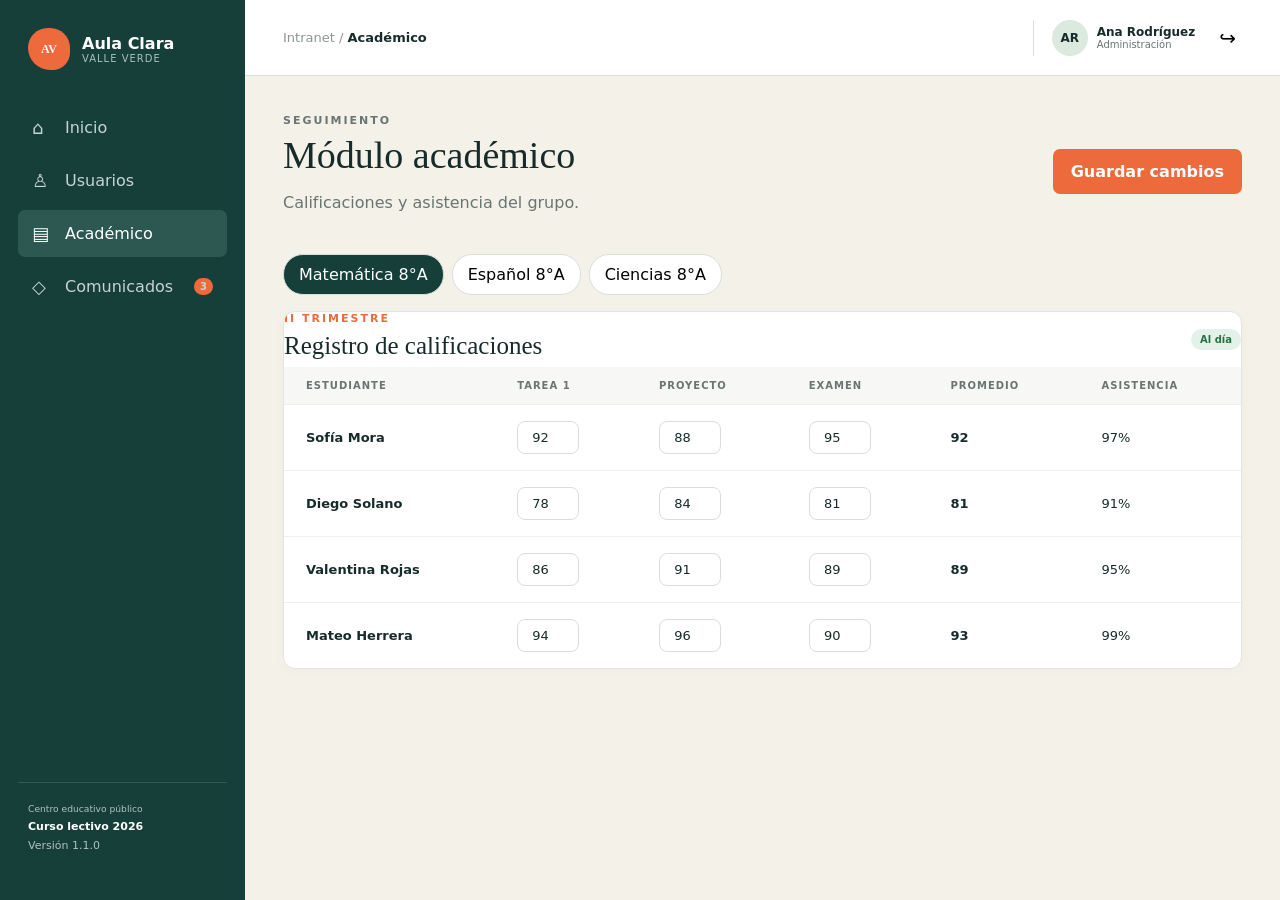
==== academico.html @ 4272d89d "integracion de paginas academico y comunicado" ====
<!doctype html>
<html lang="es">
<head><meta charset="utf-8"><meta name="viewport" content="width=device-width, initial-scale=1"><meta name="description" content="Módulo académico de Aula Clara"><title>Académico | Aula Clara</title><link rel="stylesheet" href="css/styles.css"></head>
<body>
  <a class="skip-link" href="#contenido">Saltar al contenido</a>
  <div class="app-shell">
    <aside class="sidebar" id="sidebar">
      <div class="logo"><span class="brand-mark">AV</span><div><strong>Aula Clara</strong><small>Valle Verde</small></div></div>
      <nav aria-label="Navegación principal"><a class="nav-item" href="index.html"><span>⌂</span> Inicio</a><a class="nav-item role-admin" href="index.html#usuarios"><span>♙</span> Usuarios</a><a class="nav-item active" href="academico.html" aria-current="page"><span>▤</span> Académico</a><a class="nav-item" href="comunicados.html"><span>◇</span> Comunicados <b class="badge">3</b></a></nav>
      <div class="sidebar-foot"><small>Centro educativo público</small><strong>Curso lectivo 2026</strong><span>Versión 1.1.0</span></div>
    </aside>
    <div class="workspace">
      <header class="topbar"><button id="menu-button" class="menu-button" aria-label="Abrir menú" aria-expanded="false">☰</button><div class="crumb"><span>Intranet</span> / <strong>Académico</strong></div><div class="top-actions"><div class="user-chip"><span id="avatar">AR</span><div><strong id="user-name">Ana Rodríguez</strong><small id="user-role">Administración</small></div></div><button id="logout" class="logout" title="Cerrar sesión" aria-label="Cerrar sesión">↪</button></div></header>
      <main id="contenido" tabindex="-1"><section class="page active">
        <div class="page-title"><div><p class="eyebrow">Seguimiento</p><h1>Módulo académico</h1><p id="academic-copy">Calificaciones y asistencia del curso.</p></div><button class="primary teacher-admin" id="save-grades">Guardar cambios</button></div>
        <div class="subject-tabs" aria-label="Asignaturas"><button class="active">Matemática 8°A</button><button>Español 8°A</button><button>Ciencias 8°A</button></div>
        <section class="panel table-panel"><div class="section-head"><div><p class="eyebrow">II Trimestre</p><h2>Registro de calificaciones</h2></div><span class="status success">Al día</span></div><div class="table-wrap"><table><thead><tr><th>Estudiante</th><th>Tarea 1</th><th>Proyecto</th><th>Examen</th><th>Promedio</th><th>Asistencia</th></tr></thead><tbody id="grades-body"></tbody></table></div></section>
      </section></main>
    </div>
  </div>
  <div id="toast" role="status" aria-live="polite"></div><script src="js/academico.js"></script>
</body></html>
---- css/styles.css ----
:root{--ink:#172b2a;--green:#173f3a;--mint:#dbe9df;--cream:#f4f1e9;--paper:#fff;--orange:#ed6a3d;--line:#d9ded9;--muted:#687573;--shadow:0 14px 40px rgba(23,43,42,.09);font-family:Inter,ui-sans-serif,system-ui,-apple-system,BlinkMacSystemFont,"Segoe UI",sans-serif;color:var(--ink);background:var(--cream);font-synthesis:none}*{box-sizing:border-box}body{margin:0;min-height:100vh}button,input,select,textarea{font:inherit}button{cursor:pointer}.skip-link{position:fixed;top:-60px;left:20px;z-index:99;background:#fff;color:#000;padding:12px}.skip-link:focus{top:10px}.login-shell{min-height:100vh;display:grid;grid-template-columns:1.08fr .92fr}.login-brand{background:var(--green);color:#fff;padding:9vh 9vw;display:flex;flex-direction:column;justify-content:center;position:relative;overflow:hidden}.login-brand:after{content:"";position:absolute;width:420px;height:420px;border:1px solid rgba(255,255,255,.12);border-radius:50%;right:-160px;bottom:-100px;box-shadow:0 0 0 70px rgba(255,255,255,.035),0 0 0 140px rgba(255,255,255,.025)}.brand-mark{display:grid;place-items:center;width:42px;height:42px;border-radius:50% 50% 44% 56%;background:var(--orange);color:#fff;font:bold 12px Georgia}.login-brand>.brand-mark{position:absolute;top:48px;left:9vw}.login-brand h1{font:500 clamp(42px,6vw,76px)/.98 Georgia,serif;letter-spacing:-3px;margin:18px 0 24px;max-width:650px}.login-brand>p:not(.eyebrow){font-size:18px;line-height:1.65;max-width:530px;color:#d5e1dd}.eyebrow{text-transform:uppercase;letter-spacing:2px;font-size:11px;font-weight:800;margin:0;color:var(--orange)}.school-note{position:absolute;bottom:45px;font-size:12px;color:#b9ceca}.school-note span{color:var(--orange)}.login-card{align-self:center;width:min(440px,80%);margin:auto}.login-card h2{font:500 38px Georgia,serif;margin:12px 0 8px}.muted,.page-title p{color:var(--muted)}label{display:block;font-size:13px;font-weight:700;margin:24px 0 8px}input,select,textarea{width:100%;border:1px solid var(--line);background:#fff;padding:14px;border-radius:8px;color:var(--ink)}input:focus,select:focus,textarea:focus,button:focus-visible{outline:3px solid #f5aa8d;outline-offset:2px}.password-wrap{position:relative}.password-wrap .icon-button{position:absolute;right:5px;top:5px}.icon-button{border:0;background:transparent;padding:10px;color:var(--ink)}.primary,.secondary{border:0;border-radius:7px;padding:13px 18px;font-weight:750}.primary{background:var(--orange);color:#fff}.primary:hover{background:#d9562d}.secondary{border:1px solid var(--line);background:#fff}.wide{width:100%;margin-top:24px;display:flex;justify-content:space-between}.demo-hint{font-size:12px;line-height:1.6;background:var(--mint);padding:14px 16px;border-radius:8px;margin-top:24px}.mobile-logo{display:none}.app-shell{min-height:100vh}.sidebar{position:fixed;inset:0 auto 0 0;width:245px;background:var(--green);color:#fff;padding:28px 18px;display:flex;flex-direction:column;z-index:10}.logo{display:flex;align-items:center;gap:12px;padding:0 10px 34px}.logo div{display:grid}.logo small{font-size:10px;color:#a9c1bd;text-transform:uppercase;letter-spacing:1px}.sidebar nav{display:grid;gap:6px}.nav-item{display:flex;align-items:center;gap:13px;border:0;background:transparent;color:#c5d4d1;padding:13px 14px;border-radius:7px;text-align:left}.nav-item span{font-size:18px;width:20px}.nav-item:hover,.nav-item.active{background:#2d5751;color:#fff}.nav-item .badge{margin-left:auto;background:var(--orange);font-size:10px;padding:3px 6px;border-radius:10px}.sidebar-foot{margin-top:auto;border-top:1px solid #315a54;padding:20px 10px;display:grid;gap:6px;color:#afc3c0;font-size:11px}.sidebar-foot strong{color:#fff}.workspace{margin-left:245px}.topbar{height:76px;background:#fff;border-bottom:1px solid var(--line);display:flex;align-items:center;padding:0 38px;justify-content:space-between;position:sticky;top:0;z-index:5}.crumb{font-size:13px;color:#8b9694}.crumb strong{color:var(--ink)}.top-actions,.user-chip{display:flex;align-items:center}.top-actions{gap:18px}.notification,.logout,.menu-button{border:0;background:transparent;font-size:20px;position:relative}.notification b{position:absolute;background:var(--orange);color:#fff;font-size:9px;border-radius:50%;padding:2px 5px;top:-3px;right:-5px}.user-chip{gap:9px;border-left:1px solid var(--line);padding-left:18px}.user-chip>span{width:36px;height:36px;border-radius:50%;display:grid;place-items:center;background:var(--mint);font-weight:800;font-size:12px}.user-chip div{display:grid;font-size:12px}.user-chip small{color:var(--muted)}.menu-button{display:none}main{padding:38px;max-width:1500px;margin:auto}.page{display:none}.page.active{display:block}.panel{background:var(--paper);border:1px solid #e2e4df;border-radius:12px;padding:24px;box-shadow:0 3px 14px rgba(23,43,42,.025)}.panel.dark{background:var(--green);color:#fff;border:0}.welcome{display:flex;justify-content:space-between;align-items:center;min-height:190px;padding:38px 42px;position:relative;overflow:hidden}.welcome:after{content:"";position:absolute;width:220px;height:220px;border:1px solid rgba(255,255,255,.08);border-radius:50%;right:55px}.welcome h1{font:500 40px Georgia,serif;margin:10px 0}.welcome p:last-child{color:#c9d8d5}.school-seal{position:relative;z-index:1;border:1px solid #6d8b86;width:110px;height:110px;border-radius:50%;display:grid;place-items:center;font-size:26px;text-align:center}.school-seal small{font-size:9px;position:absolute;bottom:18px;text-transform:uppercase;letter-spacing:1px}.stats{display:grid;grid-template-columns:repeat(4,1fr);gap:16px;margin:18px 0}.stat{background:#fff;border:1px solid #e2e4df;border-radius:10px;padding:20px}.stat span{font-size:11px;color:var(--muted);text-transform:uppercase;letter-spacing:1px}.stat strong{display:block;font:500 30px Georgia,serif;margin-top:8px}.stat small{color:#3f8176}.dashboard-grid{display:grid;grid-template-columns:1.2fr .8fr;gap:18px}.section-head,.page-title,.filters{display:flex;justify-content:space-between;align-items:center;gap:20px}.section-head h2{font:500 25px Georgia,serif;margin:7px 0}.text-button{border:0;background:transparent;color:var(--orange);font-weight:700;font-size:12px}.activity,.post-mini{display:flex;gap:16px;padding:16px 0;border-top:1px solid #edf0ec}.date-box{width:49px;flex:none;text-align:center;background:var(--mint);padding:8px;border-radius:7px;color:var(--green)}.date-box strong{display:block;font-size:18px}.date-box small{font-size:9px}.activity div:last-child,.post-mini div:last-child{display:grid;gap:5px}.activity small,.post-mini small{color:var(--muted)}.post-dot{width:9px;height:9px;background:var(--orange);border-radius:50%;margin-top:7px}.page-title{margin-bottom:26px}.page-title h1{font:500 38px Georgia,serif;margin:6px 0}.table-panel{padding:0;overflow:hidden}.filters{padding:18px 22px;border-bottom:1px solid var(--line)}.search{margin:0;position:relative;max-width:380px;flex:1}.search span{position:absolute;left:14px;top:13px}.search input{padding-left:38px}.filters select{width:210px}.table-wrap{overflow:auto}table{width:100%;border-collapse:collapse;text-align:left;min-width:650px}th{font-size:10px;text-transform:uppercase;letter-spacing:1px;color:var(--muted);background:#f7f8f5;padding:13px 22px}td{border-top:1px solid #edf0ec;padding:16px 22px;font-size:13px}.person{display:flex;align-items:center;gap:11px}.person-avatar{width:34px;height:34px;border-radius:50%;background:var(--mint);display:grid;place-items:center;font-weight:800;font-size:11px}.person div{display:grid}.person small{color:var(--muted)}.status{display:inline-block;padding:5px 9px;border-radius:12px;font-size:10px;font-weight:800}.success{background:#e3f2e8;color:#287044}.inactive{background:#eee;color:#777}.table-action{background:transparent;border:0;color:var(--orange);font-weight:700}.grade-input{width:62px;padding:8px;text-align:center}.subject-tabs{display:flex;gap:8px;margin-bottom:16px;overflow:auto}.subject-tabs button{border:1px solid var(--line);padding:10px 15px;border-radius:20px;background:#fff;white-space:nowrap}.subject-tabs button.active{background:var(--green);color:#fff}.posts-grid{display:grid;grid-template-columns:repeat(3,1fr);gap:18px}.post-card{background:#fff;border:1px solid var(--line);padding:24px;border-radius:10px;display:flex;flex-direction:column;min-height:225px}.post-card.important{border-top:4px solid var(--orange)}.post-card h2{font:500 23px Georgia,serif}.post-card p{color:var(--muted);line-height:1.55}.post-card footer{margin-top:auto;font-size:11px;color:var(--muted);display:flex;justify-content:space-between}dialog{border:0;border-radius:12px;padding:0;width:min(510px,calc(100% - 30px));box-shadow:var(--shadow)}dialog::backdrop{background:rgba(9,26,24,.65)}#modal-form{padding:26px}.modal-head,.modal-actions{display:flex;justify-content:space-between;align-items:center}.modal-head h2{font:500 28px Georgia,serif;margin:7px 0}.modal-actions{justify-content:flex-end;gap:10px;margin-top:25px}textarea{min-height:110px;resize:vertical}#toast{position:fixed;right:24px;bottom:24px;background:var(--green);color:#fff;padding:14px 20px;border-radius:8px;box-shadow:var(--shadow);transform:translateY(100px);opacity:0;transition:.25s;z-index:99}#toast.show{transform:none;opacity:1}
@media(max-width:980px){.stats{grid-template-columns:repeat(2,1fr)}.dashboard-grid{grid-template-columns:1fr}.posts-grid{grid-template-columns:repeat(2,1fr)}}
@media(max-width:760px){.login-shell{display:block;background:#fff}.login-brand{min-height:270px;padding:70px 28px 45px}.login-brand>.brand-mark,.school-note{display:none}.login-brand h1{font-size:42px}.login-card{width:auto;padding:35px 28px}.mobile-logo{display:none}.sidebar{transform:translateX(-100%);transition:.2s}.sidebar.open{transform:none}.workspace{margin:0}.topbar{padding:0 18px}.menu-button{display:block}.crumb{display:none}.user-chip div,.notification{display:none}main{padding:22px 16px}.welcome{padding:28px;min-height:210px}.welcome h1{font-size:32px}.school-seal{display:none}.page-title{align-items:flex-start;flex-direction:column}.posts-grid{grid-template-columns:1fr}.filters{align-items:stretch;flex-direction:column}.filters select{width:100%}}
@media(max-width:470px){.stats{grid-template-columns:1fr 1fr;gap:9px}.stat{padding:15px}.stat strong{font-size:24px}.login-brand>p:not(.eyebrow){font-size:15px}.login-brand h1{font-size:36px}.section-head{align-items:flex-start}.section-head .text-button{display:none}}
@media(prefers-reduced-motion:reduce){*{scroll-behavior:auto!important;transition:none!important}}
.nav-item,.text-button{text-decoration:none}
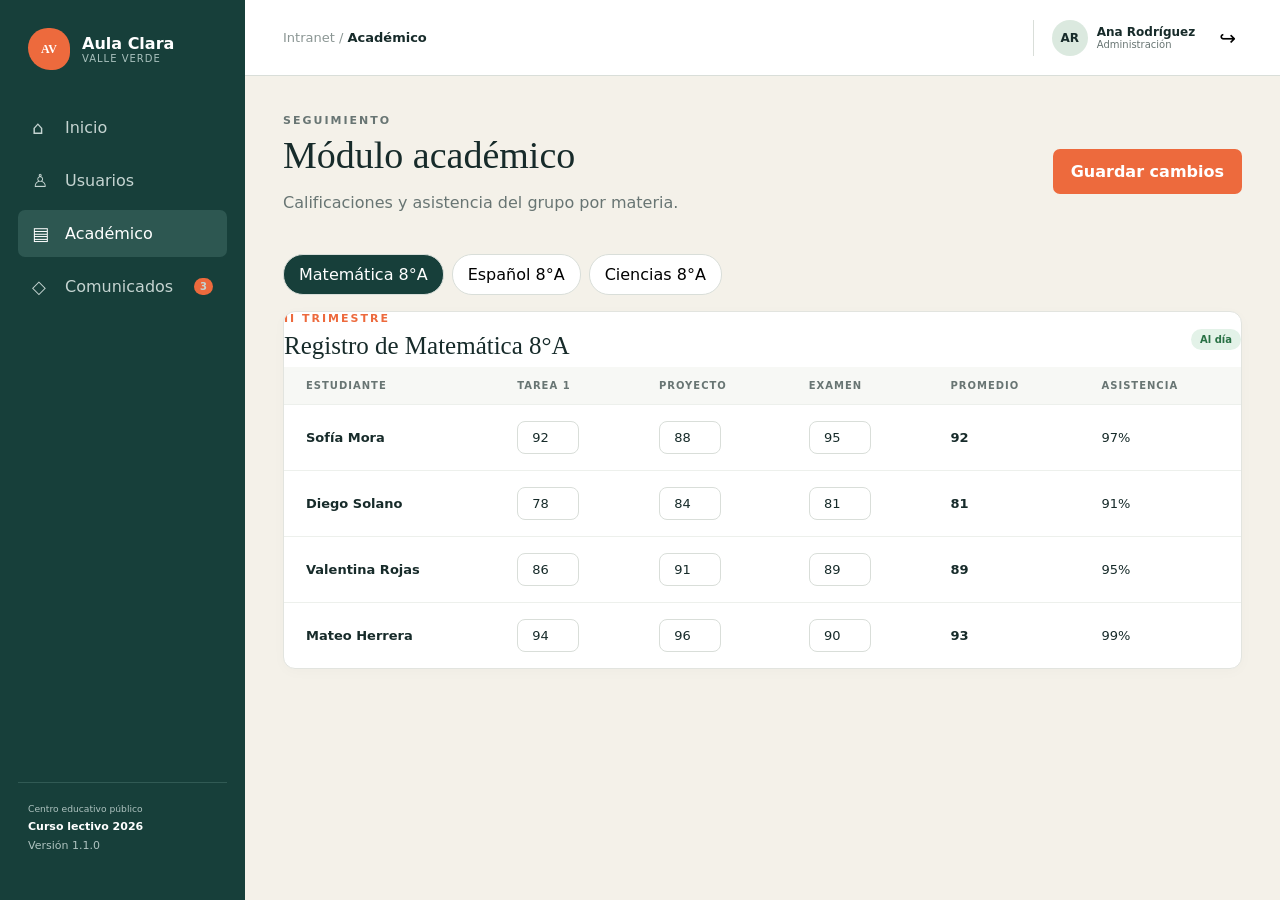
==== commit 6a3bf6ef: "funcionalidad a las notas por grados en la ventana academico v1.1" ====
--- a/academico.html
+++ b/academico.html
@@ -13,8 +13,8 @@
       <header class="topbar"><button id="menu-button" class="menu-button" aria-label="Abrir menú" aria-expanded="false">☰</button><div class="crumb"><span>Intranet</span> / <strong>Académico</strong></div><div class="top-actions"><div class="user-chip"><span id="avatar">AR</span><div><strong id="user-name">Ana Rodríguez</strong><small id="user-role">Administración</small></div></div><button id="logout" class="logout" title="Cerrar sesión" aria-label="Cerrar sesión">↪</button></div></header>
       <main id="contenido" tabindex="-1"><section class="page active">
         <div class="page-title"><div><p class="eyebrow">Seguimiento</p><h1>Módulo académico</h1><p id="academic-copy">Calificaciones y asistencia del curso.</p></div><button class="primary teacher-admin" id="save-grades">Guardar cambios</button></div>
-        <div class="subject-tabs" aria-label="Asignaturas"><button class="active">Matemática 8°A</button><button>Español 8°A</button><button>Ciencias 8°A</button></div>
-        <section class="panel table-panel"><div class="section-head"><div><p class="eyebrow">II Trimestre</p><h2>Registro de calificaciones</h2></div><span class="status success">Al día</span></div><div class="table-wrap"><table><thead><tr><th>Estudiante</th><th>Tarea 1</th><th>Proyecto</th><th>Examen</th><th>Promedio</th><th>Asistencia</th></tr></thead><tbody id="grades-body"></tbody></table></div></section>
+        <div class="subject-tabs" role="tablist" aria-label="Asignaturas"><button id="tab-matematica" class="active" role="tab" aria-selected="true" aria-controls="grades-panel" data-subject="matematica">Matemática 8°A</button><button id="tab-espanol" role="tab" aria-selected="false" aria-controls="grades-panel" data-subject="espanol">Español 8°A</button><button id="tab-ciencias" role="tab" aria-selected="false" aria-controls="grades-panel" data-subject="ciencias">Ciencias 8°A</button></div>
+        <section id="grades-panel" class="panel table-panel" role="tabpanel" aria-labelledby="tab-matematica"><div class="section-head"><div><p class="eyebrow">II Trimestre</p><h2 id="subject-title">Registro de Matemática 8°A</h2></div><span id="save-status" class="status success">Al día</span></div><div class="table-wrap"><table><thead><tr><th>Estudiante</th><th>Tarea 1</th><th>Proyecto</th><th>Examen</th><th>Promedio</th><th>Asistencia</th></tr></thead><tbody id="grades-body"></tbody></table></div></section>
       </section></main>
     </div>
   </div>
--- a/css/styles.css
+++ b/css/styles.css
@@ -4,3 +4,4 @@
 @media(max-width:470px){.stats{grid-template-columns:1fr 1fr;gap:9px}.stat{padding:15px}.stat strong{font-size:24px}.login-brand>p:not(.eyebrow){font-size:15px}.login-brand h1{font-size:36px}.section-head{align-items:flex-start}.section-head .text-button{display:none}}
 @media(prefers-reduced-motion:reduce){*{scroll-behavior:auto!important;transition:none!important}}
 .nav-item,.text-button{text-decoration:none}
+.status.pending{background:#fff0d8;color:#8a5412}
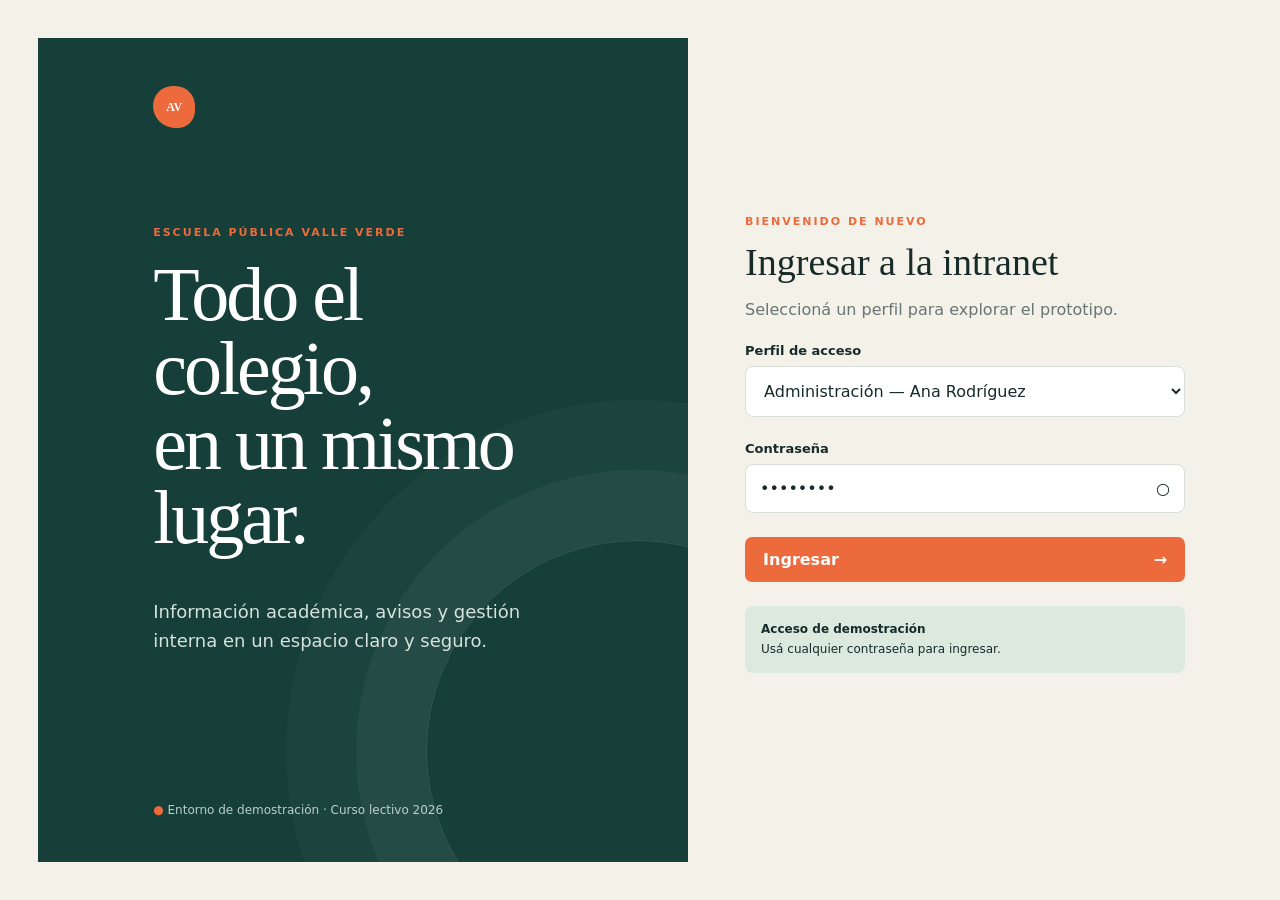
==== commit 0a4321c8: "feat: mejora y agregado de los htmls independientes" ====
--- a/academico.html
+++ b/academico.html
@@ -1,12 +1,12 @@
 <!doctype html>
 <html lang="es">
 <head><meta charset="utf-8"><meta name="viewport" content="width=device-width, initial-scale=1"><meta name="description" content="Módulo académico de Aula Clara"><title>Académico | Aula Clara</title><link rel="stylesheet" href="css/styles.css"></head>
-<body>
+<body data-page="academico">
   <a class="skip-link" href="#contenido">Saltar al contenido</a>
   <div class="app-shell">
     <aside class="sidebar" id="sidebar">
       <div class="logo"><span class="brand-mark">AV</span><div><strong>Aula Clara</strong><small>Valle Verde</small></div></div>
-      <nav aria-label="Navegación principal"><a class="nav-item" href="index.html"><span>⌂</span> Inicio</a><a class="nav-item role-admin" href="index.html#usuarios"><span>♙</span> Usuarios</a><a class="nav-item active" href="academico.html" aria-current="page"><span>▤</span> Académico</a><a class="nav-item" href="comunicados.html"><span>◇</span> Comunicados <b class="badge">3</b></a></nav>
+      <nav aria-label="Navegación principal"><a class="nav-item" href="inicio.html"><span>⌂</span> Inicio</a><a class="nav-item role-admin" href="usuarios.html"><span>♙</span> Usuarios</a><a class="nav-item active" href="academico.html" aria-current="page"><span>▤</span> Académico</a><a class="nav-item" href="comunicados.html"><span>◇</span> Comunicados <b class="badge">3</b></a></nav>
       <div class="sidebar-foot"><small>Centro educativo público</small><strong>Curso lectivo 2026</strong><span>Versión 1.1.0</span></div>
     </aside>
     <div class="workspace">
--- a/css/styles.css
+++ b/css/styles.css
@@ -5,3 +5,4 @@
 @media(prefers-reduced-motion:reduce){*{scroll-behavior:auto!important;transition:none!important}}
 .nav-item,.text-button{text-decoration:none}
 .status.pending{background:#fff0d8;color:#8a5412}
+.nav-item{text-decoration:none;width:100%}.nav-item:focus-visible{outline:3px solid #f5aa8d;outline-offset:2px}.inline-control{width:auto}
